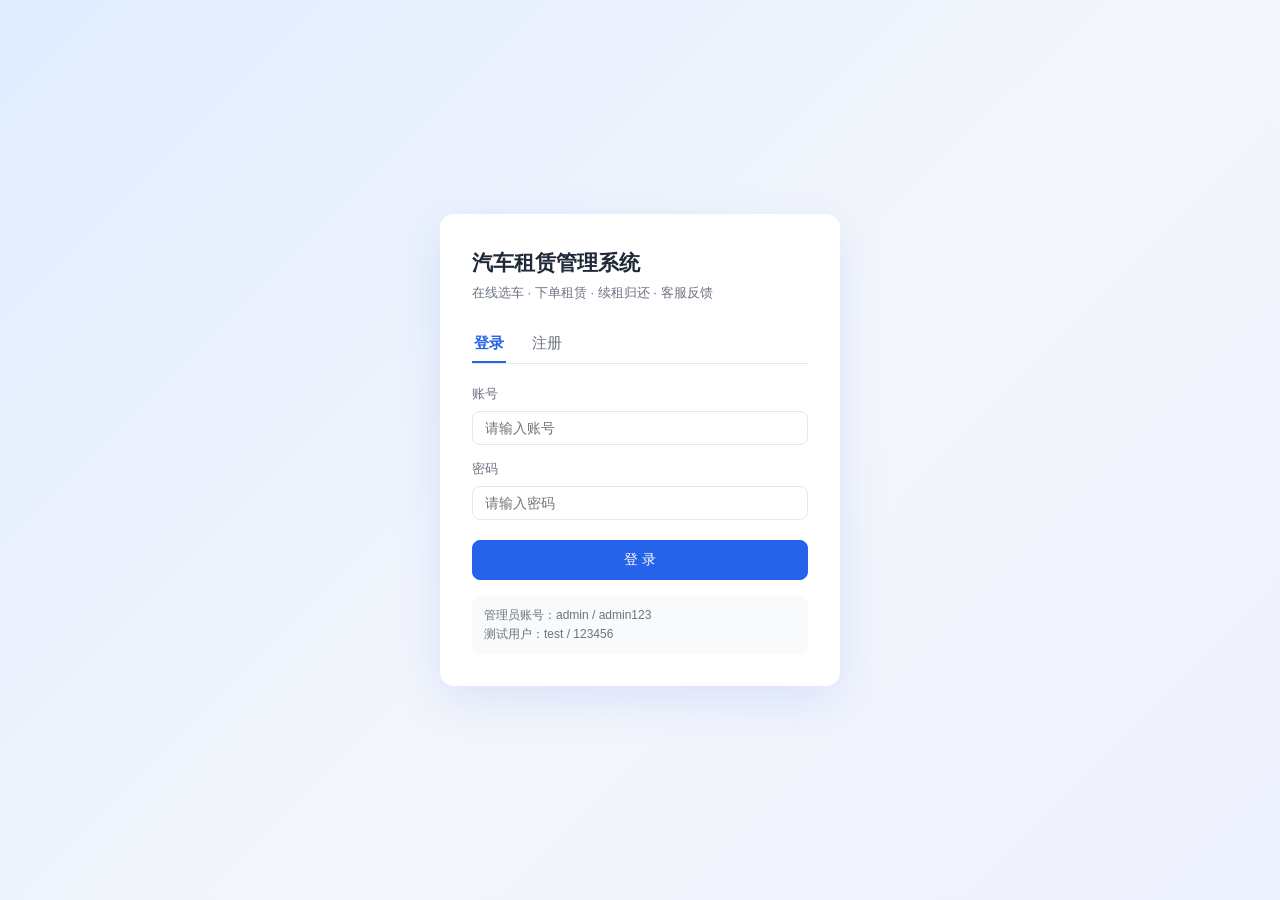
==== src/main/resources/static/index.html @ e57ffd5f "car rental system: spring boot + web + free cloud deploy" ====
<!DOCTYPE html>
<html lang="zh-CN">
<head>
  <meta charset="UTF-8">
  <meta name="viewport" content="width=device-width, initial-scale=1.0">
  <title>首页 - 汽车租赁管理系统</title>
  <link rel="stylesheet" href="css/style.css">
</head>
<body>
  <div class="nav" id="nav"></div>

  <div class="container">
    <div id="notices"></div>

    <div class="card">
      <div class="row">
        <select id="filter-type" onchange="loadVehicles()" style="width:150px">
          <option value="">全部车型</option>
        </select>
        <input id="filter-keyword" placeholder="搜索车辆名称 / 编号 / 品牌" style="width:260px"
               onkeydown="if(event.key==='Enter')loadVehicles()">
        <label class="row muted" style="gap:6px">
          <input type="checkbox" id="filter-available" onchange="loadVehicles()" checked> 只看可租
        </label>
        <button class="btn" onclick="loadVehicles()">搜索</button>
        <button class="btn gray" onclick="resetFilter()">重置</button>
      </div>
    </div>

    <h2 class="page-title">可租赁车辆</h2>
    <div id="vehicle-list" class="vehicle-grid"></div>
  </div>

  <!-- 车辆详情 / 下单 -->
  <div class="mask" id="modal-detail" onclick="if(event.target===this)closeModal('modal-detail')">
    <div class="modal">
      <h3 id="detail-title">车辆详情</h3>
      <div id="detail-body"></div>
    </div>
  </div>

  <script src="js/api.js"></script>
  <script>
    let currentVehicle = null;

    if (!Auth.requireLogin()) { /* 未登录跳转 */ }
    renderNav('index.html');
    loadTypes();
    loadNotices();
    loadVehicles();

    async function loadTypes() {
      try {
        const types = await api.get('/api/vehicle-types');
        document.getElementById('filter-type').innerHTML =
          '<option value="">全部车型</option>' +
          types.map(t => `<option value="${t.id}">${escapeHtml(t.typeName)}</option>`).join('');
      } catch (e) { /* 公开接口异常时忽略 */ }
    }

    async function loadNotices() {
      try {
        const list = await api.get('/api/announcements');
        if (!list.length) return;
        document.getElementById('notices').innerHTML = list.slice(0, 3).map(n => `
          <div class="notice">
            <h4>${escapeHtml(n.title)}</h4>
            <p>${escapeHtml(n.content || '')}</p>
            <div class="time">${fmt(n.createTime)}</div>
          </div>`).join('');
      } catch (e) { /* 忽略 */ }
    }

    async function loadVehicles() {
      const typeId = document.getElementById('filter-type').value;
      const keyword = document.getElementById('filter-keyword').value.trim();
      const onlyAvailable = document.getElementById('filter-available').checked;
      const params = new URLSearchParams();
      if (typeId) params.set('typeId', typeId);
      if (keyword) params.set('keyword', keyword);
      params.set('onlyAvailable', onlyAvailable);

      const box = document.getElementById('vehicle-list');
      try {
        const list = await api.get('/api/vehicles?' + params.toString());
        if (!list.length) {
          box.innerHTML = '<div class="empty" style="grid-column:1/-1">没有找到符合条件的车辆</div>';
          return;
        }
        box.innerHTML = list.map(v => `
          <div class="vehicle-card" onclick="showDetail(${v.id})">
            <div class="vehicle-thumb">
              ${v.image ? `<img src="${escapeHtml(v.image)}" alt="${escapeHtml(v.vehicleName)}">`
                        : escapeHtml(v.brand || '车辆')}
            </div>
            <div class="vehicle-body">
              <h4>${escapeHtml(v.vehicleName)}</h4>
              <div class="vehicle-meta">
                ${escapeHtml(v.typeName || '-')} · ${v.seats || '-'}座 · ${escapeHtml(v.plateNo || '-')}
              </div>
              <div class="row" style="justify-content:space-between">
                <div class="vehicle-price">${money(v.dailyPrice)}<small> / 天</small></div>
                <span class="tag ${v.stock > 0 ? 'green' : 'red'}">${v.stock > 0 ? '库存 ' + v.stock : '已租罄'}</span>
              </div>
            </div>
          </div>`).join('');
      } catch (e) {
        fail(e);
      }
    }

    function resetFilter() {
      document.getElementById('filter-type').value = '';
      document.getElementById('filter-keyword').value = '';
      document.getElementById('filter-available').checked = true;
      loadVehicles();
    }

    async function showDetail(id) {
      try {
        const v = await api.get('/api/vehicles/' + id);
        currentVehicle = v;
        document.getElementById('detail-title').textContent = v.vehicleName;
        document.getElementById('detail-body').innerHTML = `
          <div class="detail-row"><span>车辆编号</span><span>${escapeHtml(v.vehicleNo)}</span></div>
          <div class="detail-row"><span>品牌 / 车型</span><span>${escapeHtml(v.brand || '-')} / ${escapeHtml(v.typeName || '-')}</span></div>
          <div class="detail-row"><span>车牌号</span><span>${escapeHtml(v.plateNo || '-')}</span></div>
          <div class="detail-row"><span>座位数</span><span>${v.seats || '-'} 座</span></div>
          <div class="detail-row"><span>日租价</span><span style="color:#dc2626;font-weight:700">${money(v.dailyPrice)} / 天</span></div>
          <div class="detail-row"><span>当前库存</span><span>${v.stock}</span></div>
          <div class="detail-row"><span>租车地址</span><span>${escapeHtml(v.address || '-')}</span></div>
          <div class="detail-row"><span>联系电话</span><span>${escapeHtml(v.phone || '-')}</span></div>
          <div class="detail-row"><span>车辆介绍</span><span style="max-width:60%;text-align:right">${escapeHtml(v.description || '-')}</span></div>
          <div class="form-grid" style="margin-top:18px">
            <label class="field">租车天数
              <input id="rent-days" type="number" min="1" value="1" oninput="calcAmount()">
            </label>
            <label class="field">取车时间
              <input id="rent-start" type="datetime-local">
            </label>
            <div class="full muted" style="font-size:13px">
              预计金额：<span id="rent-amount" style="color:#dc2626;font-weight:700">${money(v.dailyPrice)}</span>
            </div>
          </div>
          <div class="actions">
            <button class="btn gray" onclick="closeModal('modal-detail')">取消</button>
            <button class="btn" onclick="createOrder()" ${v.stock > 0 ? '' : 'disabled'}>
              ${v.stock > 0 ? '立即租赁' : '已租罄'}
            </button>
          </div>`;
        document.getElementById('rent-start').value = nowLocal();
        openModal('modal-detail');
      } catch (e) {
        fail(e);
      }
    }

    function calcAmount() {
      if (!currentVehicle) return;
      const days = parseInt(document.getElementById('rent-days').value || '0', 10);
      const amount = days > 0 ? currentVehicle.dailyPrice * days : 0;
      document.getElementById('rent-amount').textContent = money(amount);
    }

    async function createOrder() {
      const days = parseInt(document.getElementById('rent-days').value || '0', 10);
      const startTime = document.getElementById('rent-start').value;
      if (!days || days <= 0) return toast('请输入有效的租车天数', true);
      if (!startTime) return toast('请选择取车时间', true);
      try {
        await api.post('/api/orders', { vehicleId: currentVehicle.id, days, startTime });
        closeModal('modal-detail');
        toast('下单成功，请前往我的订单支付');
        setTimeout(() => location.href = 'orders.html', 700);
      } catch (e) {
        fail(e);
      }
    }
  </script>
</body>
</html>
---- src/main/resources/static/css/style.css ----
:root {
  --primary: #2563eb;
  --primary-dark: #1d4ed8;
  --bg: #f4f6fb;
  --card: #ffffff;
  --text: #1f2937;
  --muted: #6b7280;
  --border: #e5e7eb;
  --danger: #dc2626;
  --success: #16a34a;
  --warning: #d97706;
}

* { box-sizing: border-box; }

body {
  margin: 0;
  font-family: "Microsoft YaHei", "PingFang SC", "Helvetica Neue", Arial, sans-serif;
  background: var(--bg);
  color: var(--text);
  font-size: 14px;
  line-height: 1.6;
}

a { color: var(--primary); text-decoration: none; }
a:hover { opacity: .85; }

.container { max-width: 1180px; margin: 0 auto; padding: 20px 16px 48px; }

/* ============ 导航 ============ */
.nav { background: #fff; border-bottom: 1px solid var(--border); position: sticky; top: 0; z-index: 50; }
.nav-inner { max-width: 1180px; margin: 0 auto; height: 58px; padding: 0 16px; display: flex; align-items: center; gap: 24px; }
.nav .logo { font-size: 17px; font-weight: 700; color: var(--text); }
.nav .links { display: flex; gap: 4px; flex: 1; }
.nav .links a { color: var(--muted); padding: 6px 12px; border-radius: 6px; }
.nav .links a:hover { background: #f1f5f9; opacity: 1; }
.nav .links a.active { color: var(--primary); background: #eff6ff; font-weight: 600; }
.nav .user { display: flex; align-items: center; gap: 12px; color: var(--muted); }
.nav .user span { color: var(--text); font-weight: 600; }

/* ============ 通用 ============ */
.page-title { font-size: 20px; font-weight: 700; margin: 4px 0 16px; }
.card { background: var(--card); border: 1px solid var(--border); border-radius: 10px; padding: 18px 20px; margin-bottom: 16px; }
.card h3 { margin: 0 0 14px; font-size: 15px; }
.row { display: flex; gap: 12px; flex-wrap: wrap; align-items: center; }
.muted { color: var(--muted); }
.empty { padding: 28px; text-align: center; color: var(--muted); }

input, select, textarea {
  font-family: inherit; font-size: 14px; color: var(--text);
  border: 1px solid var(--border); border-radius: 8px; padding: 8px 12px;
  background: #fff; outline: none; transition: border-color .15s;
}
input:focus, select:focus, textarea:focus { border-color: var(--primary); }
textarea { width: 100%; min-height: 96px; resize: vertical; }
label.field { display: flex; flex-direction: column; gap: 6px; font-size: 13px; color: var(--muted); }
label.field input, label.field select { width: 100%; }

.btn {
  display: inline-flex; align-items: center; justify-content: center;
  border: 1px solid var(--primary); background: var(--primary); color: #fff;
  padding: 8px 16px; border-radius: 8px; cursor: pointer; font-size: 14px;
  font-family: inherit; transition: background .15s;
}
.btn:hover { background: var(--primary-dark); }
.btn.ghost { background: #fff; color: var(--primary); }
.btn.ghost:hover { background: #eff6ff; }
.btn.gray { background: #fff; color: var(--text); border-color: var(--border); }
.btn.gray:hover { background: #f9fafb; }
.btn.danger { background: #fff; color: var(--danger); border-color: #fecaca; }
.btn.danger:hover { background: #fef2f2; }
.btn.sm { padding: 5px 10px; font-size: 13px; }
.btn:disabled { opacity: .5; cursor: not-allowed; }
.btn-link { background: none; border: none; color: var(--primary); cursor: pointer; padding: 0; font-size: 13px; font-family: inherit; }
.btn-link.danger { color: var(--danger); }

table { width: 100%; border-collapse: collapse; }
th, td { padding: 10px 12px; border-bottom: 1px solid var(--border); text-align: left; font-size: 13.5px; }
th { color: var(--muted); font-weight: 600; background: #fafbfd; white-space: nowrap; }
tbody tr:hover { background: #fafbff; }

.tag { display: inline-block; padding: 2px 9px; border-radius: 20px; font-size: 12px; background: #f1f5f9; color: var(--muted); white-space: nowrap; }
.tag.blue { background: #eff6ff; color: #1d4ed8; }
.tag.green { background: #ecfdf5; color: #047857; }
.tag.orange { background: #fff7ed; color: #c2410c; }
.tag.red { background: #fef2f2; color: #b91c1c; }

/* ============ 登录页 ============ */
.auth-page { min-height: 100vh; display: flex; align-items: center; justify-content: center; background: linear-gradient(135deg, #e0ecff 0%, #f4f6fb 55%, #eef2ff 100%); }
.auth-box { width: 400px; background: #fff; border-radius: 14px; padding: 32px; box-shadow: 0 16px 48px rgba(37, 99, 235, .12); }
.auth-box h1 { font-size: 21px; margin: 0 0 4px; }
.auth-box .sub { color: var(--muted); margin: 0 0 22px; font-size: 13px; }
.auth-box label.field { margin-bottom: 14px; }
.auth-box .btn { width: 100%; padding: 10px; margin-top: 6px; }
.auth-tabs { display: flex; gap: 24px; border-bottom: 1px solid var(--border); margin-bottom: 20px; }
.auth-tabs button { background: none; border: none; padding: 8px 2px; font-size: 15px; color: var(--muted); cursor: pointer; border-bottom: 2px solid transparent; font-family: inherit; }
.auth-tabs button.active { color: var(--primary); border-bottom-color: var(--primary); font-weight: 600; }
.auth-tip { margin-top: 16px; font-size: 12px; color: var(--muted); background: #f8fafc; border-radius: 8px; padding: 10px 12px; }

/* ============ 车辆卡片 ============ */
.vehicle-grid { display: grid; grid-template-columns: repeat(auto-fill, minmax(268px, 1fr)); gap: 16px; }
.vehicle-card { background: #fff; border: 1px solid var(--border); border-radius: 12px; overflow: hidden; transition: box-shadow .2s, transform .2s; cursor: pointer; }
.vehicle-card:hover { box-shadow: 0 10px 28px rgba(15, 23, 42, .09); transform: translateY(-2px); }
.vehicle-thumb { height: 150px; background: linear-gradient(135deg, #dbeafe, #eef2ff); display: flex; align-items: center; justify-content: center; color: #64748b; font-size: 15px; font-weight: 600; overflow: hidden; }
.vehicle-thumb img { width: 100%; height: 100%; object-fit: cover; }
.vehicle-body { padding: 14px 16px 16px; }
.vehicle-body h4 { margin: 0 0 4px; font-size: 15.5px; }
.vehicle-meta { color: var(--muted); font-size: 12.5px; margin-bottom: 10px; }
.vehicle-price { color: var(--danger); font-weight: 700; font-size: 17px; }
.vehicle-price small { font-weight: 400; font-size: 12px; color: var(--muted); }

/* ============ 公告 ============ */
.notice { background: #fff; border: 1px solid #dbeafe; border-left: 3px solid var(--primary); border-radius: 8px; padding: 12px 16px; margin-bottom: 16px; }
.notice h4 { margin: 0 0 6px; font-size: 13.5px; color: var(--primary); }
.notice p { margin: 0 0 6px; color: #374151; font-size: 13px; }
.notice .time { font-size: 12px; color: var(--muted); }

/* ============ 弹窗 ============ */
.mask { position: fixed; inset: 0; background: rgba(15, 23, 42, .45); display: none; align-items: center; justify-content: center; z-index: 100; padding: 20px; }
.mask.show { display: flex; }
.modal { background: #fff; border-radius: 12px; width: 520px; max-width: 100%; max-height: 90vh; overflow: auto; padding: 22px 24px; }
.modal.wide { width: 720px; }
.modal h3 { margin: 0 0 16px; font-size: 16px; }
.modal .actions { display: flex; justify-content: flex-end; gap: 10px; margin-top: 20px; }
.form-grid { display: grid; grid-template-columns: 1fr 1fr; gap: 14px; }
.form-grid .full { grid-column: 1 / -1; }

/* ============ Toast ============ */
#toast { position: fixed; top: 74px; left: 50%; transform: translateX(-50%); background: #111827; color: #fff; padding: 10px 20px; border-radius: 8px; font-size: 13.5px; z-index: 999; opacity: 0; pointer-events: none; transition: opacity .2s, top .2s; }
#toast.show { opacity: 1; top: 84px; }
#toast.err { background: #b91c1c; }

/* ============ 后台 tabs ============ */
.tabs { display: flex; gap: 6px; flex-wrap: wrap; margin-bottom: 18px; }
.tabs button { border: 1px solid var(--border); background: #fff; color: var(--muted); padding: 7px 14px; border-radius: 8px; cursor: pointer; font-size: 13.5px; font-family: inherit; }
.tabs button.active { background: var(--primary); border-color: var(--primary); color: #fff; }

.detail-row { display: flex; justify-content: space-between; padding: 8px 0; border-bottom: 1px dashed var(--border); font-size: 13.5px; }
.detail-row:last-child { border-bottom: none; }
.detail-row span:first-child { color: var(--muted); }

@media (max-width: 720px) {
  .nav-inner { gap: 10px; }
  .nav .links { overflow-x: auto; }
  .form-grid { grid-template-columns: 1fr; }
  .container { padding: 14px 10px 32px; }
}
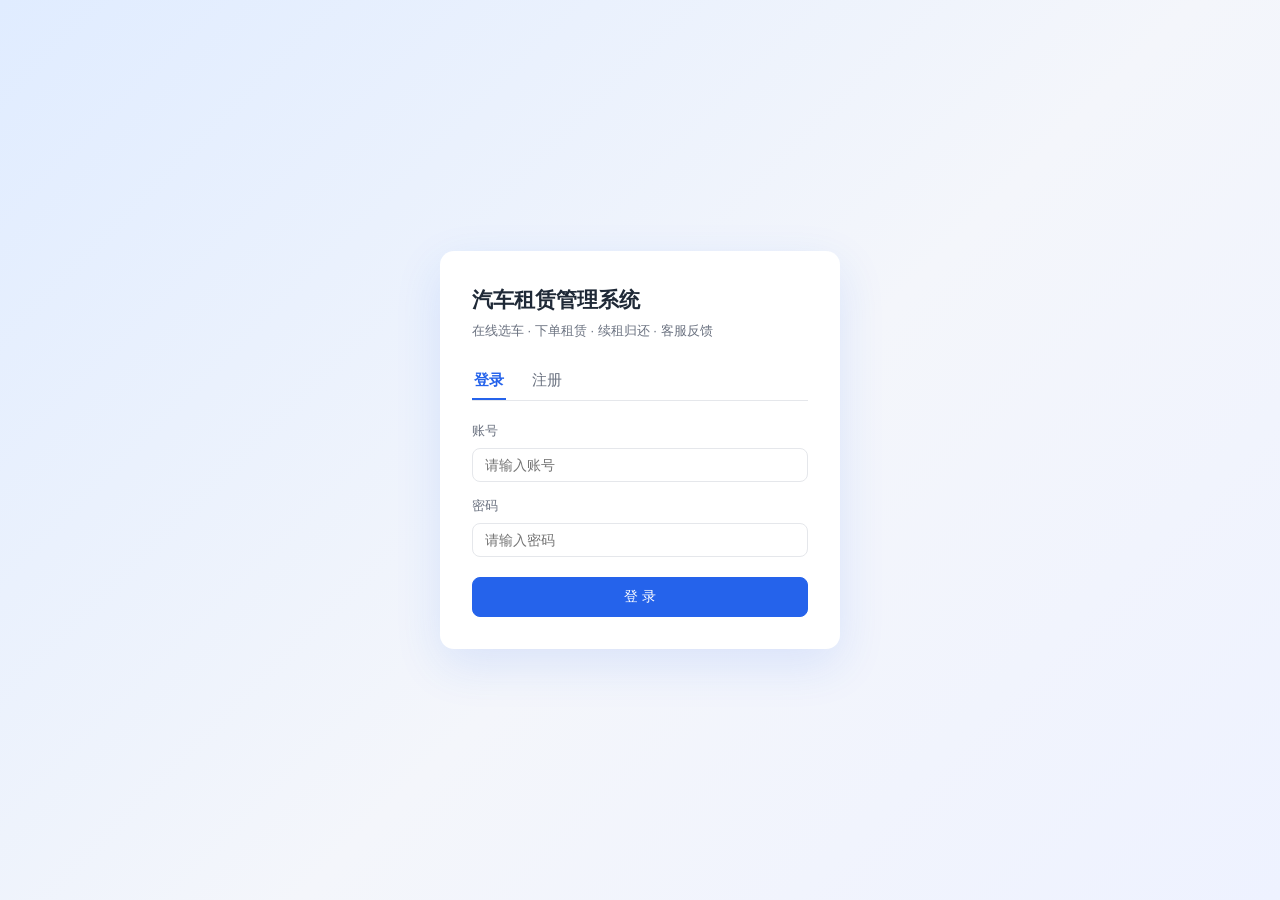
==== commit 9392e5c2: "fix: 移除登录页默认账号提示，改进API错误处理，页面加载静默处理" ====
--- a/src/main/resources/static/index.html
+++ b/src/main/resources/static/index.html
@@ -105,7 +105,7 @@
             </div>
           </div>`).join('');
       } catch (e) {
-        fail(e);
+        box.innerHTML = '<div class="empty" style="grid-column:1/-1">当前无法加载车辆数据，请稍后再试</div>';
       }
     }
 
